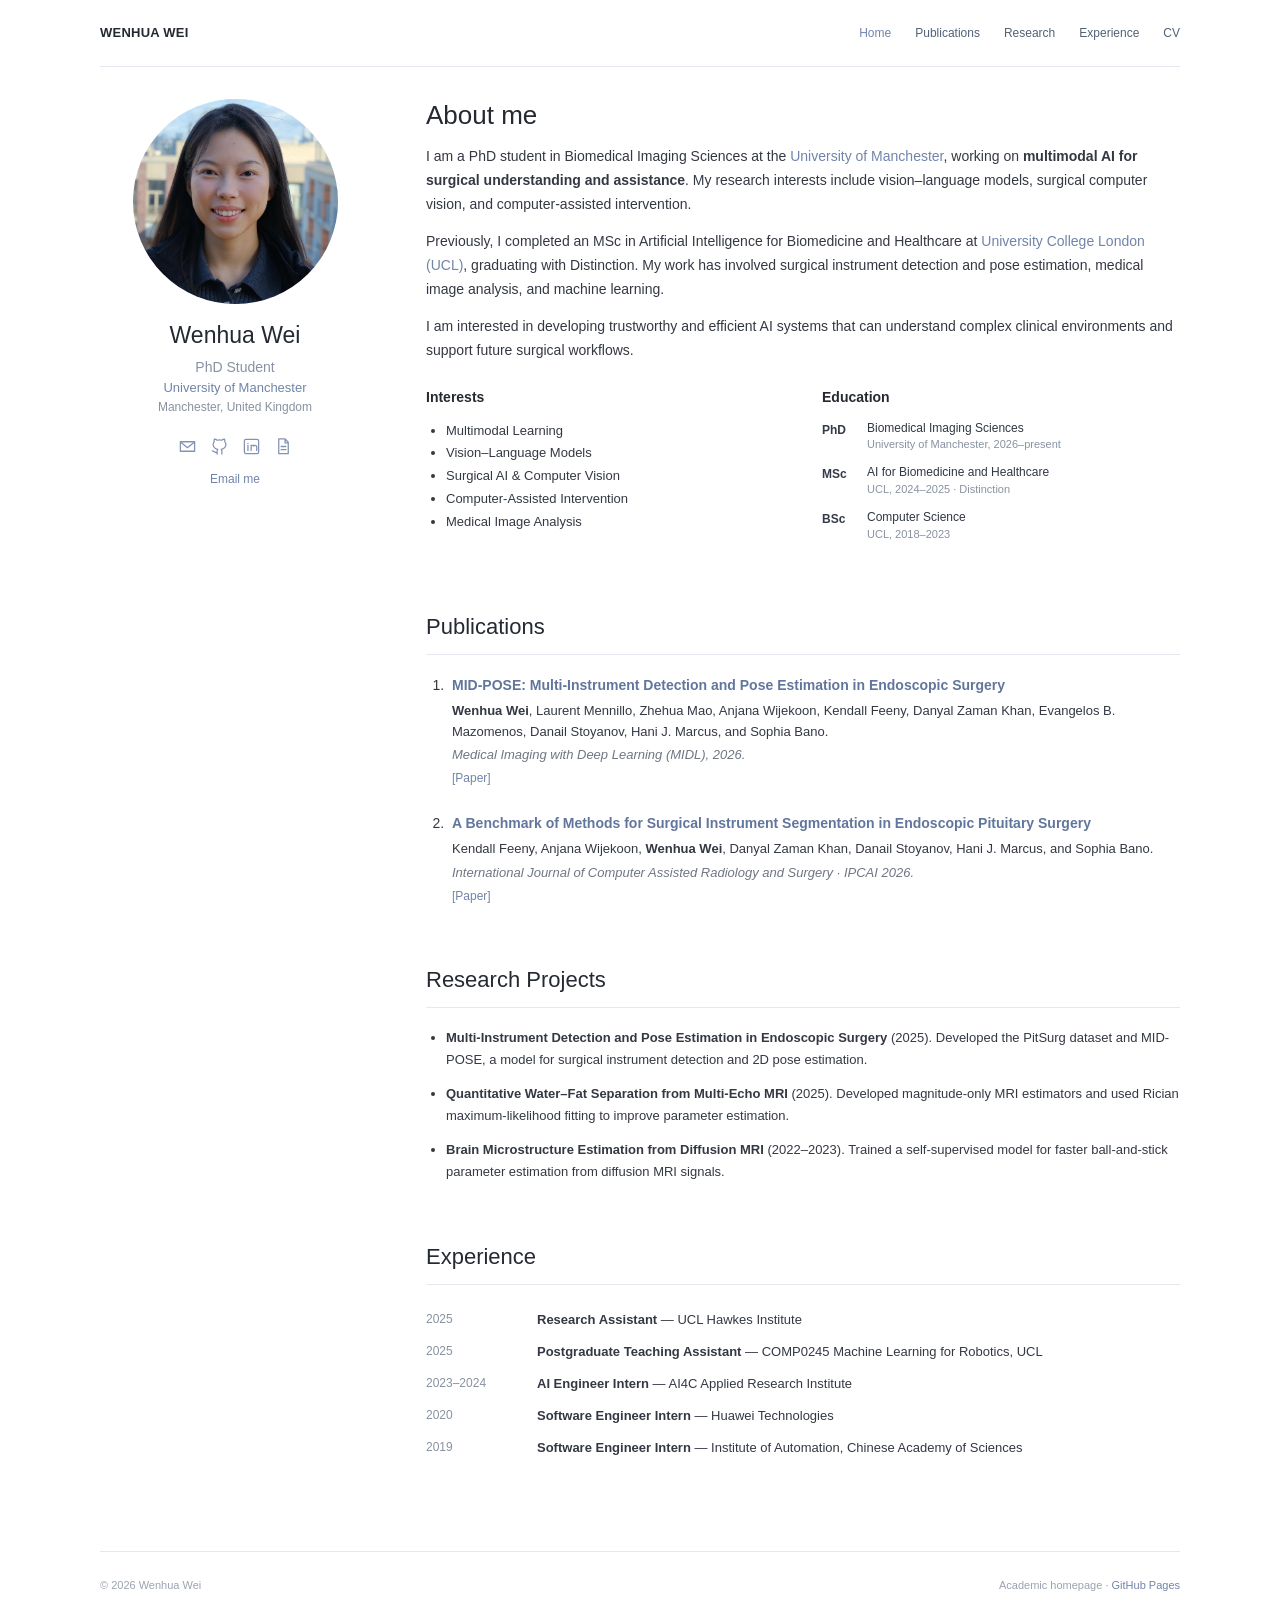
==== index.html @ 082d70b7 "Initial academic homepage" ====
<!doctype html>
<html lang="en">
<head>
  <meta charset="UTF-8">
  <meta name="viewport" content="width=device-width, initial-scale=1">
  <meta name="theme-color" content="#ffffff">
  <meta name="description" content="Wenhua Wei — PhD student at the University of Manchester. Research in multimodal AI, surgical computer vision, and computer-assisted intervention.">
  <meta property="og:title" content="Wenhua Wei | Academic Homepage">
  <meta property="og:description" content="PhD student at the University of Manchester, working on surgical AI and multimodal learning.">
  <meta property="og:type" content="website">
  <link rel="icon" type="image/svg+xml" href="assets/favicon.svg">
  <link rel="stylesheet" href="style.css">
  <title>Wenhua Wei | Academic Homepage</title>
</head>
<body>
  <a class="skip-link" href="#main">Skip to content</a>
  <div class="page" id="top">
    <header class="site-header">
      <a class="site-title" href="#top">WENHUA WEI</a>
      <nav class="site-nav" aria-label="Main navigation">
        <a class="active" href="#about">Home</a>
        <a href="#publications">Publications</a>
        <a href="#research">Research</a>
        <a href="#experience">Experience</a>
        <a href="assets/Wenhua_Wei_CV_Public.pdf" target="_blank" rel="noopener noreferrer">CV</a>
      </nav>
    </header>

    <main id="main" class="main-layout">
      <aside class="profile" aria-label="Profile">
        <img class="profile-photo" src="assets/profile.jpg" alt="Wenhua Wei" width="205" height="205" fetchpriority="high">
        <h1 class="profile-name">Wenhua Wei</h1>
        <p class="profile-position">PhD Student</p>
        <p class="profile-university">University of Manchester</p>
        <p class="profile-location">Manchester, United Kingdom</p>
        <div class="social-links" aria-label="Contact and profiles">
          <a href="mailto:wenhua.wei.17@alumni.ucl.ac.uk" aria-label="Email" title="Email">
            <svg viewBox="0 0 24 24" aria-hidden="true"><path d="M3 6h18v12H3z"/><path d="m3.5 6.5 8.5 7 8.5-7"/></svg>
          </a>
          <a href="https://github.com/Wenhua-Wei" target="_blank" rel="noopener noreferrer" aria-label="GitHub" title="GitHub">
            <svg viewBox="0 0 24 24" aria-hidden="true"><path d="M9 19.5c-4 .7-4-2-6-2m12 4v-3.6c0-1-.3-1.8-.9-2.3 3-.4 5.9-1.5 5.9-6.3 0-1.3-.5-2.5-1.4-3.4.2-1.1.1-2.2-.2-3.2-1.2-.1-2.6.6-3.5 1.4a12 12 0 0 0-5.8 0c-1.1-.9-2.3-1.5-3.6-1.4-.3 1-.4 2.1-.2 3.2-.9 1-1.3 2.1-1.3 3.4 0 4.8 2.9 5.9 5.9 6.3-.6.5-.9 1.3-.9 2.3v3.6"/></svg>
          </a>
          <a href="https://www.linkedin.com/in/wenhua-wei-454939164/" target="_blank" rel="noopener noreferrer" aria-label="LinkedIn" title="LinkedIn">
            <svg viewBox="0 0 24 24" aria-hidden="true"><rect x="3" y="3" width="18" height="18" rx="2"/><path d="M7.5 10.5V17m0-9v.1M11.5 17v-6.5h3v.9c.8-1.2 3.5-1.5 4.1.9V17"/></svg>
          </a>
          <a href="assets/Wenhua_Wei_CV_Public.pdf" target="_blank" rel="noopener noreferrer" aria-label="Download CV" title="Curriculum Vitae">
            <svg viewBox="0 0 24 24" aria-hidden="true"><path d="M6 2.5h8l4 4V21H6zM14 2.5v5h4M9 12h6M9 16h6"/></svg>
          </a>
        </div>
        <p class="profile-email"><a href="mailto:wenhua.wei.17@alumni.ucl.ac.uk">Email me</a></p>
      </aside>

      <div class="main-content">
        <section class="about" id="about" aria-labelledby="about-heading">
          <h2 id="about-heading">About me</h2>
          <p>I am a PhD student in Biomedical Imaging Sciences at the <a href="https://www.manchester.ac.uk/" target="_blank" rel="noopener noreferrer">University of Manchester</a>, working on <strong>multimodal AI for surgical understanding and assistance</strong>. My research interests include vision–language models, surgical computer vision, and computer-assisted intervention.</p>
          <p>Previously, I completed an MSc in Artificial Intelligence for Biomedicine and Healthcare at <a href="https://www.ucl.ac.uk/" target="_blank" rel="noopener noreferrer">University College London (UCL)</a>, graduating with Distinction. My work has involved surgical instrument detection and pose estimation, medical image analysis, and machine learning.</p>
          <p>I am interested in developing trustworthy and efficient AI systems that can understand complex clinical environments and support future surgical workflows.</p>
        </section>

        <div class="summary-columns" aria-label="Academic summary">
          <section class="summary-column" id="research" aria-labelledby="research-heading">
            <h3 id="research-heading">Interests</h3>
            <ul>
              <li>Multimodal Learning</li>
              <li>Vision–Language Models</li>
              <li>Surgical AI &amp; Computer Vision</li>
              <li>Computer-Assisted Intervention</li>
              <li>Medical Image Analysis</li>
            </ul>
          </section>
          <section class="summary-column" aria-labelledby="education-heading">
            <h3 id="education-heading">Education</h3>
            <dl class="education-list">
              <div><dt>PhD</dt><dd>Biomedical Imaging Sciences<br><span>University of Manchester, 2026–present</span></dd></div>
              <div><dt>MSc</dt><dd>AI for Biomedicine and Healthcare<br><span>UCL, 2024–2025 · Distinction</span></dd></div>
              <div><dt>BSc</dt><dd>Computer Science<br><span>UCL, 2018–2023</span></dd></div>
            </dl>
          </section>
        </div>

        <section class="section" id="publications" aria-labelledby="pub-heading">
          <h2 id="pub-heading">Publications</h2>
          <ol class="publication-list">
            <li>
              <a class="paper-title" href="https://proceedings.mlr.press/v315/wei26a.html" target="_blank" rel="noopener noreferrer">MID-POSE: Multi-Instrument Detection and Pose Estimation in Endoscopic Surgery</a>
              <p><strong>Wenhua Wei</strong>, Laurent Mennillo, Zhehua Mao, Anjana Wijekoon, Kendall Feeny, Danyal Zaman Khan, Evangelos B. Mazomenos, Danail Stoyanov, Hani J. Marcus, and Sophia Bano.</p>
              <p class="venue">Medical Imaging with Deep Learning (MIDL), 2026.</p>
              <p class="paper-links"><a href="https://proceedings.mlr.press/v315/wei26a.html" target="_blank" rel="noopener noreferrer">[Paper]</a></p>
            </li>
            <li>
              <a class="paper-title" href="https://doi.org/10.1007/s11548-026-03668-2" target="_blank" rel="noopener noreferrer">A Benchmark of Methods for Surgical Instrument Segmentation in Endoscopic Pituitary Surgery</a>
              <p>Kendall Feeny, Anjana Wijekoon, <strong>Wenhua Wei</strong>, Danyal Zaman Khan, Danail Stoyanov, Hani J. Marcus, and Sophia Bano.</p>
              <p class="venue">International Journal of Computer Assisted Radiology and Surgery · IPCAI 2026.</p>
              <p class="paper-links"><a href="https://doi.org/10.1007/s11548-026-03668-2" target="_blank" rel="noopener noreferrer">[Paper]</a></p>
            </li>
          </ol>
        </section>

        <section class="section" id="projects" aria-labelledby="projects-heading">
          <h2 id="projects-heading">Research Projects</h2>
          <ul class="project-list">
            <li><strong>Multi-Instrument Detection and Pose Estimation in Endoscopic Surgery</strong> (2025). Developed the PitSurg dataset and MID-POSE, a model for surgical instrument detection and 2D pose estimation.</li>
            <li><strong>Quantitative Water–Fat Separation from Multi-Echo MRI</strong> (2025). Developed magnitude-only MRI estimators and used Rician maximum-likelihood fitting to improve parameter estimation.</li>
            <li><strong>Brain Microstructure Estimation from Diffusion MRI</strong> (2022–2023). Trained a self-supervised model for faster ball-and-stick parameter estimation from diffusion MRI signals.</li>
          </ul>
        </section>

        <section class="section" id="experience" aria-labelledby="exp-heading">
          <h2 id="exp-heading">Experience</h2>
          <ul class="experience-list">
            <li><span>2025</span><div><strong>Research Assistant</strong> — UCL Hawkes Institute</div></li>
            <li><span>2025</span><div><strong>Postgraduate Teaching Assistant</strong> — COMP0245 Machine Learning for Robotics, UCL</div></li>
            <li><span>2023–2024</span><div><strong>AI Engineer Intern</strong> — AI4C Applied Research Institute</div></li>
            <li><span>2020</span><div><strong>Software Engineer Intern</strong> — Huawei Technologies</div></li>
            <li><span>2019</span><div><strong>Software Engineer Intern</strong> — Institute of Automation, Chinese Academy of Sciences</div></li>
          </ul>
        </section>
      </div>
    </main>
    <footer class="footer">
      <span>© 2026 Wenhua Wei</span>
      <span>Academic homepage · <a href="https://pages.github.com/" target="_blank" rel="noopener noreferrer">GitHub Pages</a></span>
    </footer>
  </div>
</body>
</html>
---- style.css ----
/* Classic academic homepage, following the layout of the supplied reference.
   White background, black headings, restrained blue-grey links, no green. */
:root {
  --background: #ffffff;
  --text: #333842;
  --heading: #242932;
  --muted: #8892a2;
  --link: #7184a9;
  --link-hover: #465b82;
  --border: #e5e8ee;
  --portrait: #e9edf3;
}
* { box-sizing: border-box; }
html { scroll-behavior: smooth; }
body { margin: 0; background: var(--background); color: var(--text); font-family: Arial, Helvetica, sans-serif; font-size: 14px; line-height: 1.68; -webkit-font-smoothing: antialiased; }
a { color: var(--link); text-decoration: none; }
a:hover { color: var(--link-hover); text-decoration: underline; }
a:focus-visible { outline: 2px solid #869ac2; outline-offset: 3px; }
.skip-link { position: absolute; transform: translateY(-170%); top: 10px; left: 10px; z-index: 10; padding: 8px 12px; background: #fff; border: 1px solid var(--border); }
.skip-link:focus { transform: none; }
.page { width: min(1080px, calc(100% - 64px)); margin: 0 auto; }
.site-header { height: 67px; display: flex; align-items: center; justify-content: space-between; gap: 28px; border-bottom: 1px solid var(--border); }
.site-title { font-size: 13px; font-weight: 650; letter-spacing: .018em; color: #252a32; white-space: nowrap; }
.site-title:hover { text-decoration: none; color: #252a32; }
.site-nav { display: flex; align-items: center; justify-content: flex-end; gap: 24px; white-space: nowrap; }
.site-nav a { font-size: 12px; color: #526176; }
.site-nav a.active { color: var(--link); }
.site-nav a:hover { color: var(--link-hover); }
.main-layout { display: grid; grid-template-columns: 270px minmax(0, 1fr); column-gap: 56px; padding: 32px 0 88px; }
.profile { text-align: center; align-self: start; }
.profile-photo { width: 205px; height: 205px; object-position: 50% 39%; border-radius: 50%; display: block; object-fit: cover; margin: 0 auto 18px; overflow: hidden; background: var(--portrait); }
.photo-placeholder svg { width: 100%; height: 100%; display: block; }
.profile-name { font-weight: 400; font-size: 23px; color: var(--heading); line-height: 1.2; margin: 0 0 7px; }
.profile-position, .profile-university, .profile-location { margin: 0; color: var(--muted); font-size: 13px; line-height: 1.55; }
.profile-position { font-size: 14px; }
.profile-university { color: var(--link); }
.profile-location { font-size: 12px; }
.social-links { display: flex; align-items: center; justify-content: center; gap: 13px; margin-top: 18px; }
.social-links a { width: 19px; height: 22px; color: #8393b4; display: inline-flex; align-items: center; justify-content: center; }
.social-links svg { width: 19px; height: 19px; fill: none; stroke: currentColor; stroke-width: 1.6; stroke-linecap: round; stroke-linejoin: round; }
.social-links a:hover { color: var(--link-hover); }
.profile-email { margin-top: 12px; font-size: 12px; }
.main-content { min-width: 0; }
h2, h3, p, ul, ol, dl { margin-top: 0; }
.about { scroll-margin-top: 20px; }
.about h2 { font-size: 26px; font-weight: 400; color: var(--heading); line-height: 1.25; margin: 0 0 12px; }
.about p { font-size: 14px; line-height: 1.72; margin-bottom: 13px; }
.about strong { font-weight: 600; }
.summary-columns { display: grid; grid-template-columns: minmax(0, 1fr) minmax(0, 1fr); gap: 38px; margin-top: 24px; }
.summary-column h3 { margin: 0 0 10px; color: var(--heading); font-size: 14px; font-weight: 700; }
.summary-column ul { margin: 0; padding-left: 20px; }
.summary-column li { margin: 1px 0; font-size: 13px; }
.education-list { margin: 0; }
.education-list > div { display: grid; grid-template-columns: 37px 1fr; gap: 8px; margin: 0 0 11px; }
.education-list dt { color: #343a47; font-weight: 700; font-size: 12px; }
.education-list dd { margin: 0; color: #303742; font-size: 12px; line-height: 1.4; }
.education-list dd span { color: var(--muted); font-size: 11px; }
.section { margin-top: 56px; scroll-margin-top: 20px; }
.section h2 { color: var(--heading); font-size: 22px; font-weight: 400; padding-bottom: 8px; margin: 0 0 19px; border-bottom: 1px solid var(--border); }
.publication-list { padding-left: 22px; margin: 0; }
.publication-list li { padding-left: 4px; margin-bottom: 24px; }
.paper-title { color: #61769c; font-weight: 650; font-size: 14px; line-height: 1.55; }
.publication-list p { font-size: 13px; margin: 3px 0 0; line-height: 1.6; }
.publication-list .venue { font-style: italic; color: #6f7683; }
.paper-links { font-size: 12px !important; }
.project-list { padding-left: 20px; margin: 0; }
.project-list li { font-size: 13px; margin-bottom: 12px; line-height: 1.7; }
.project-list strong { font-weight: 650; }
.experience-list { margin: 0; list-style: none; padding: 0; }
.experience-list li { display: grid; grid-template-columns: 95px 1fr; gap: 16px; padding: 5px 0; font-size: 13px; }
.experience-list li > span { color: var(--muted); font-size: 12px; }
.experience-list strong { font-weight: 650; }
.footer { border-top: 1px solid var(--border); display: flex; justify-content: space-between; gap: 20px; padding: 24px 0 36px; color: #9aa3b0; font-size: 11px; }
@media (max-width: 850px) {
  .main-layout { grid-template-columns: 205px minmax(0, 1fr); column-gap: 34px; }
  .profile-photo { width: 160px; height: 160px; }
  .summary-columns { gap: 20px; }
  .site-nav { gap: 14px; }
}
@media (max-width: 670px) {
  .page { width: min(100% - 36px, 550px); }
  .site-header { height: auto; padding: 17px 0 12px; align-items: flex-start; flex-wrap: wrap; gap: 8px 20px; }
  .site-nav { width: 100%; justify-content: flex-start; gap: 17px; overflow-x: auto; padding-bottom: 3px; }
  .site-nav a { font-size: 11px; }
  .main-layout { display: block; padding-top: 30px; }
  .profile { margin-bottom: 30px; }
  .profile-photo { width: 158px; height: 158px; margin-bottom: 13px; }
  .profile-name { font-size: 22px; }
  .social-links { margin-top: 12px; }
  .about h2 { font-size: 24px; }
  .summary-columns { gap: 18px; }
  .section { margin-top: 42px; }
}
@media (max-width: 400px) {
  .summary-columns { grid-template-columns: 1fr; gap: 20px; }
  .experience-list li { grid-template-columns: 75px 1fr; gap: 10px; }
  .footer { flex-direction: column; gap: 4px; }
}
@media (prefers-reduced-motion: reduce) { html { scroll-behavior: auto; } }
@media print {
  .site-nav, .social-links { display: none; }
  .page { width: 100%; }
  .main-layout { padding-top: 22px; }
  .section { break-inside: avoid; }
}
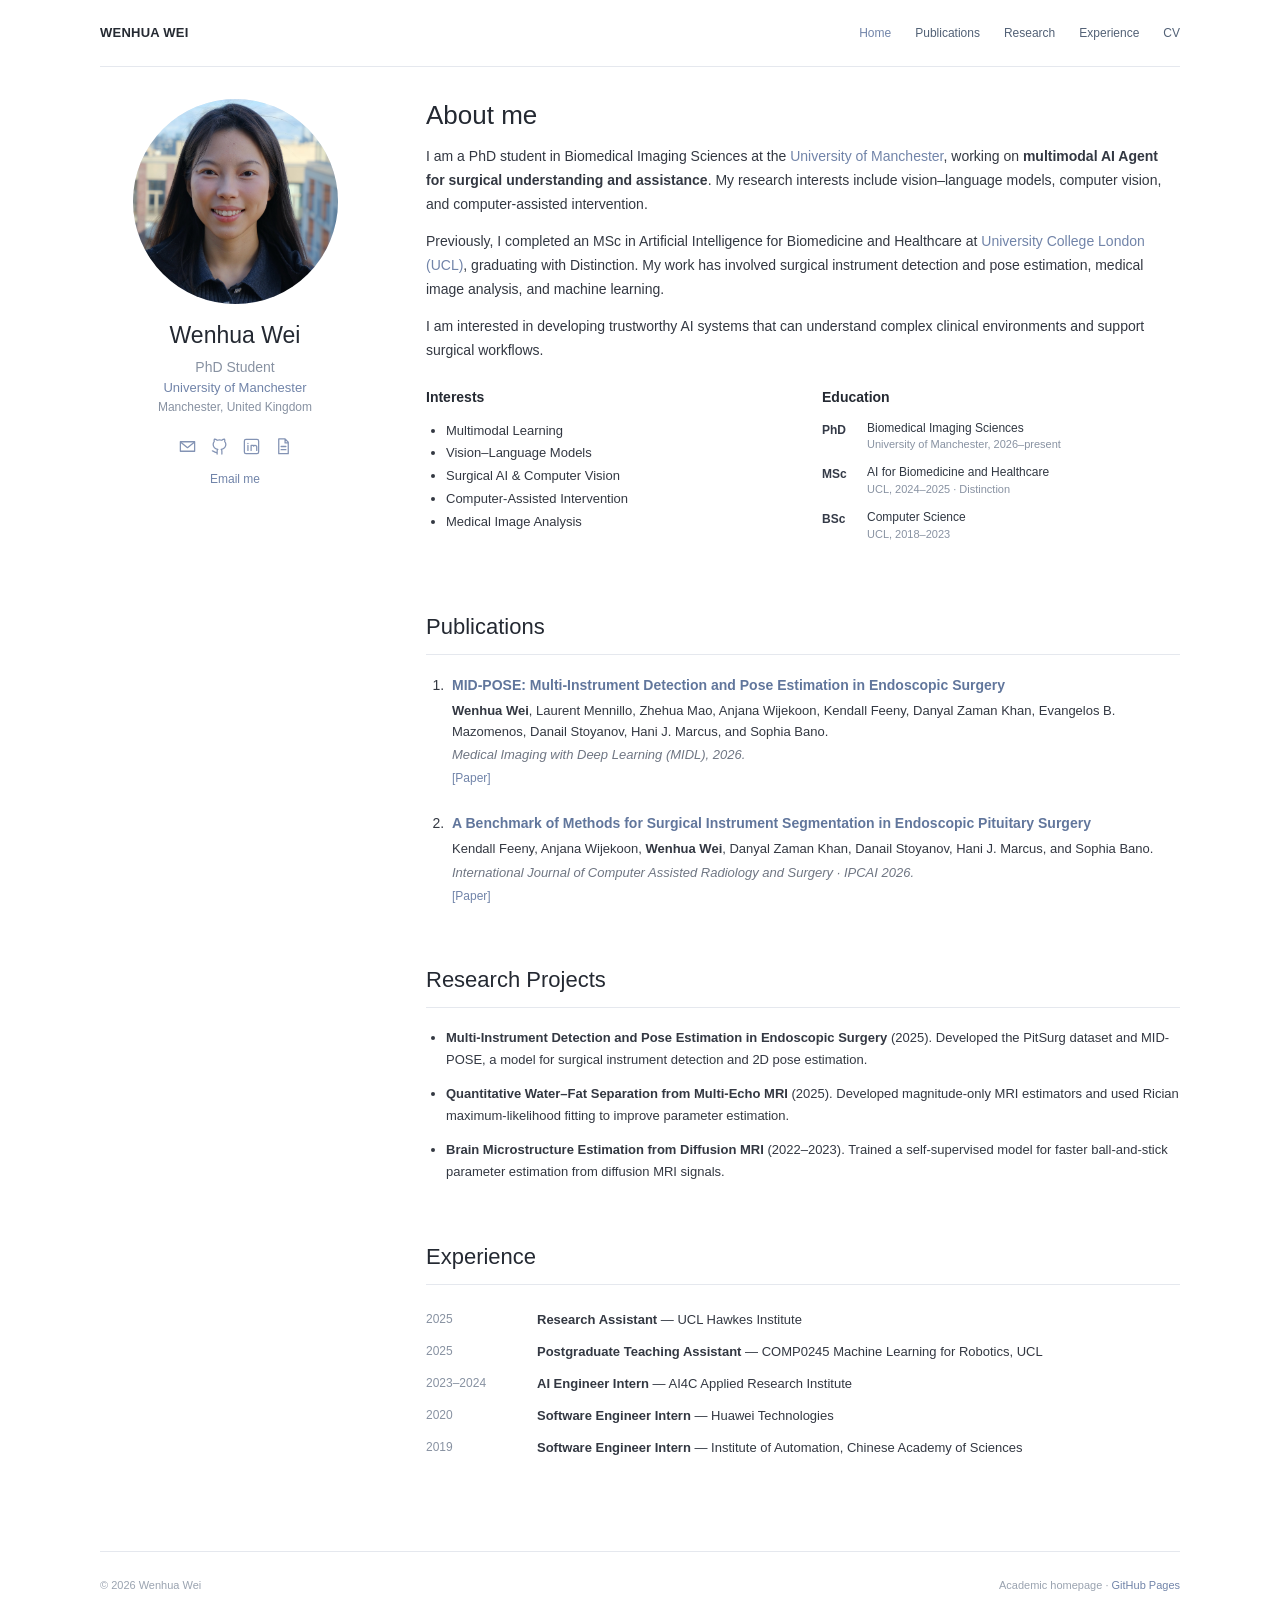
==== commit 8a70cfbe: "Update About me" ====
--- a/index.html
+++ b/index.html
@@ -53,9 +53,9 @@
       <div class="main-content">
         <section class="about" id="about" aria-labelledby="about-heading">
           <h2 id="about-heading">About me</h2>
-          <p>I am a PhD student in Biomedical Imaging Sciences at the <a href="https://www.manchester.ac.uk/" target="_blank" rel="noopener noreferrer">University of Manchester</a>, working on <strong>multimodal AI for surgical understanding and assistance</strong>. My research interests include vision–language models, surgical computer vision, and computer-assisted intervention.</p>
+          <p>I am a PhD student in Biomedical Imaging Sciences at the <a href="https://www.manchester.ac.uk/" target="_blank" rel="noopener noreferrer">University of Manchester</a>, working on <strong>multimodal AI Agent for surgical understanding and assistance</strong>. My research interests include vision–language models, computer vision, and computer-assisted intervention.</p>
           <p>Previously, I completed an MSc in Artificial Intelligence for Biomedicine and Healthcare at <a href="https://www.ucl.ac.uk/" target="_blank" rel="noopener noreferrer">University College London (UCL)</a>, graduating with Distinction. My work has involved surgical instrument detection and pose estimation, medical image analysis, and machine learning.</p>
-          <p>I am interested in developing trustworthy and efficient AI systems that can understand complex clinical environments and support future surgical workflows.</p>
+          <p>I am interested in developing trustworthy AI systems that can understand complex clinical environments and support surgical workflows.</p>
         </section>
 
         <div class="summary-columns" aria-label="Academic summary">
